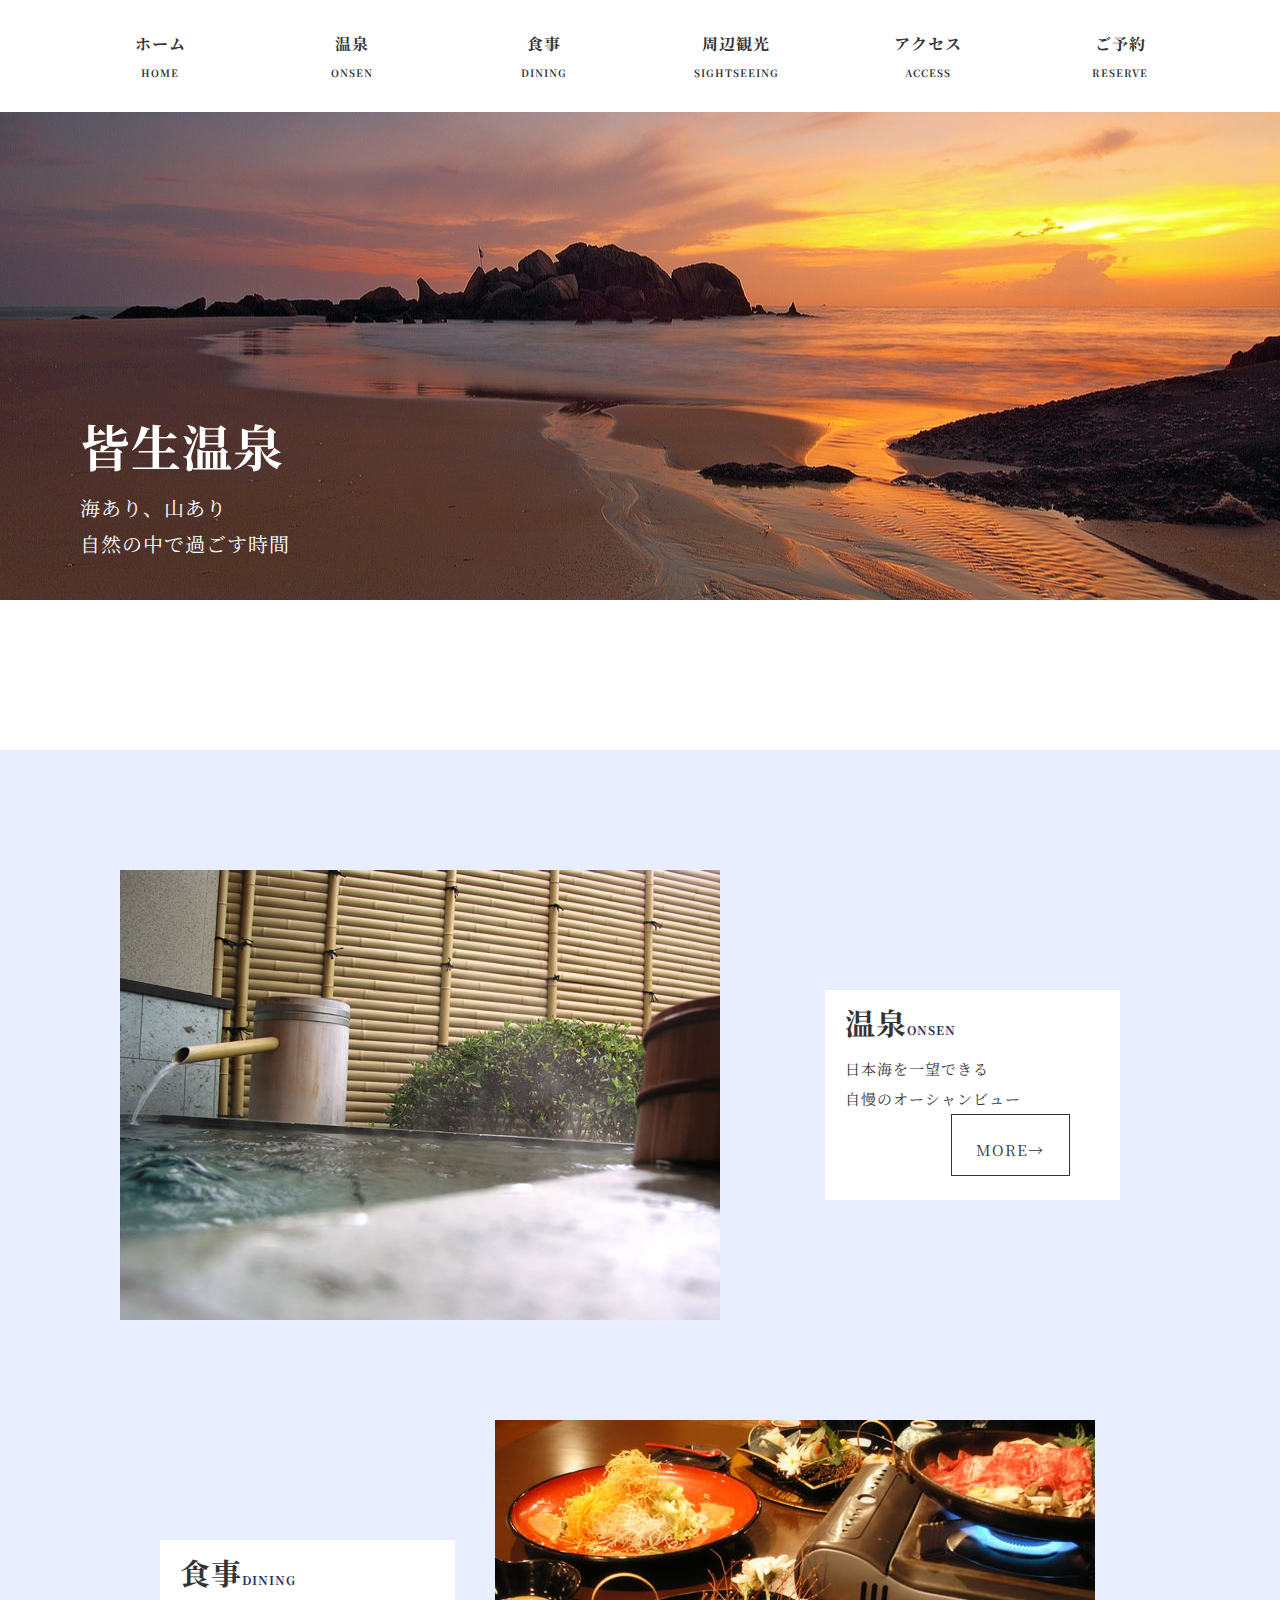
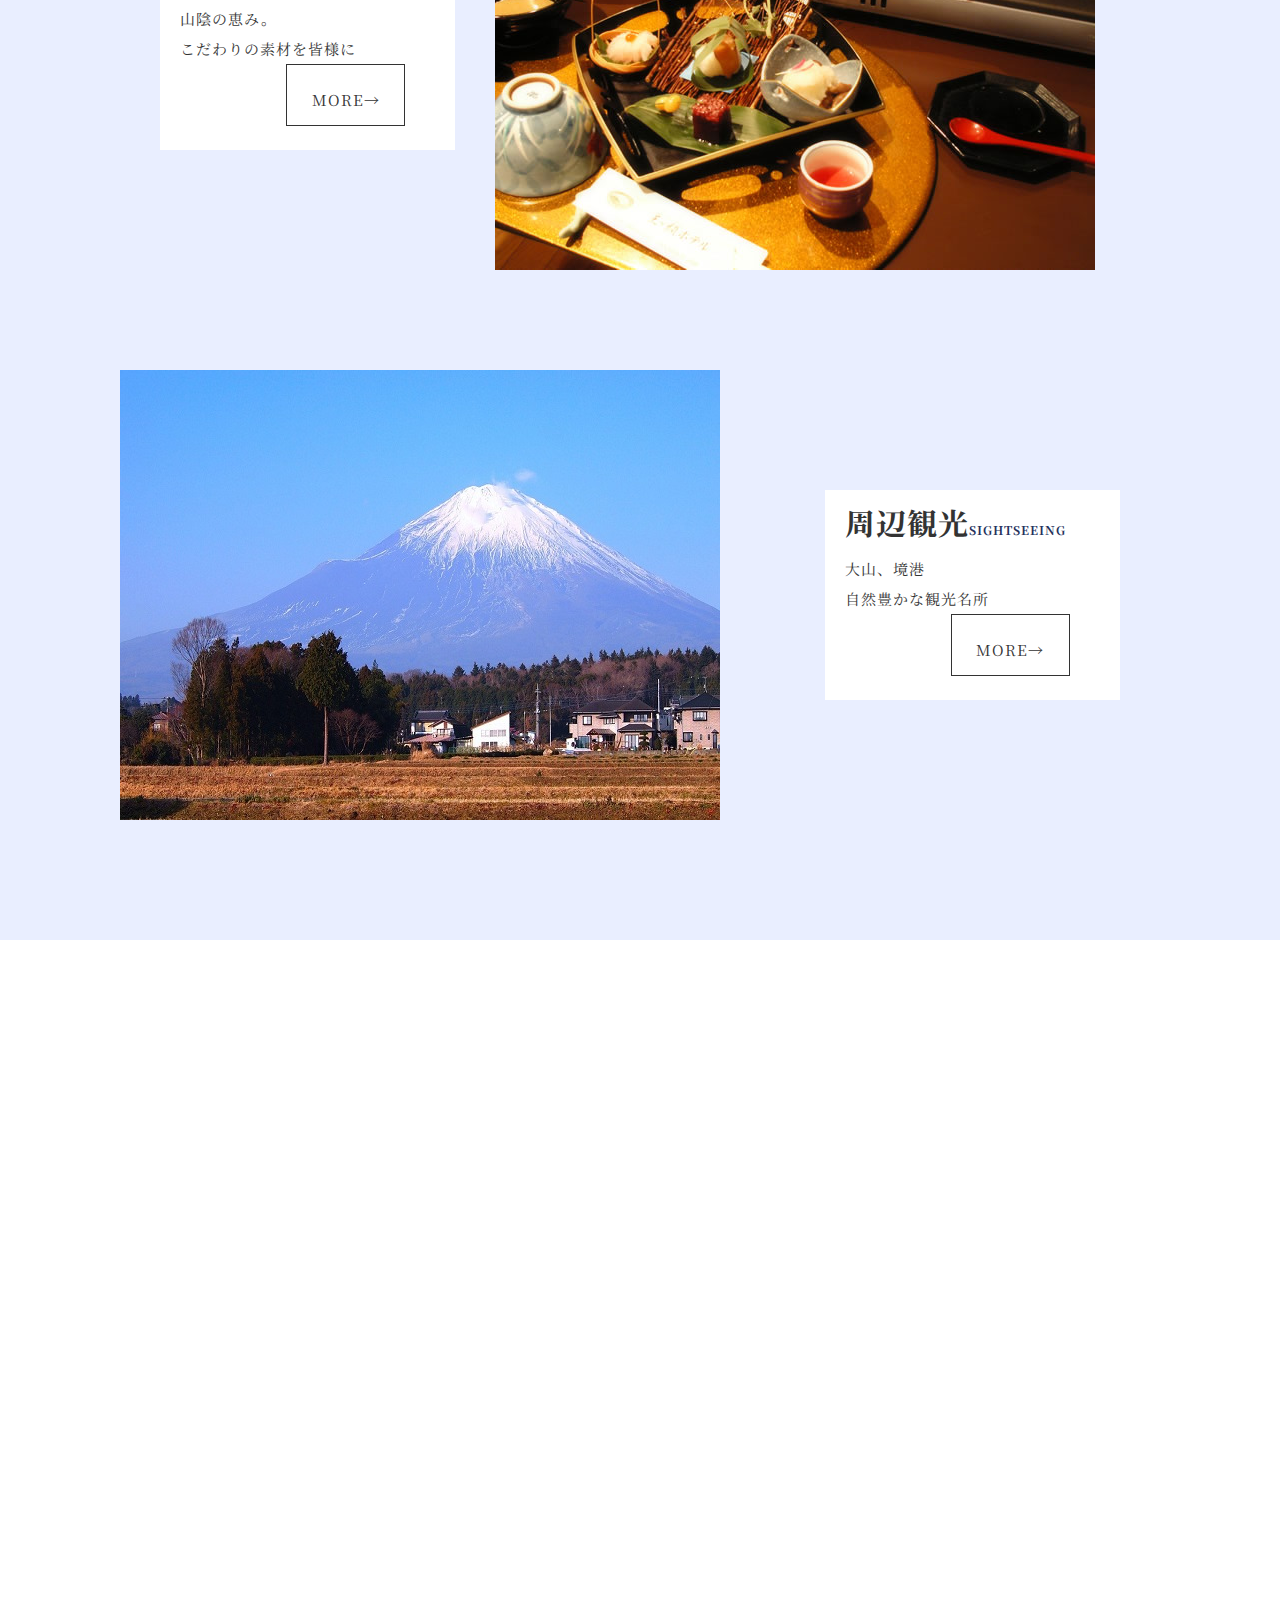
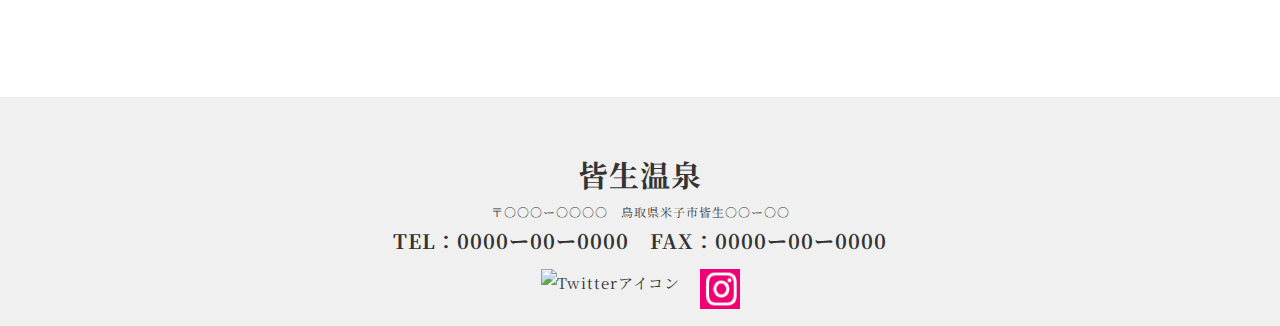
==== index.html @ 522e4ef2 "first-commit" ====
<!DOCTYPE html>
<html lang="ja">
<head>
  <meta charset="UTF-8">
  <title>皆生温泉｜鳥取県米子市</title>
  <meta name="description" content="「皆生温泉」は、鳥取県米子市にある温泉です。源泉掛け流しの贅沢な湯を、間近に迫る雄大な海景色と共にお楽しみください。">
  <meta name="keywords" content="温泉,鳥取県,コミュニティ">
  <meta name="viewport" content="width=device-width, initial-scale=1.0">
  <meta property="og:title" content="皆生温泉｜鳥取県米子市">
  <meta property="og:type" content="website">
  <meta property="og:url" content="">
  <meta property="og:image" content="img/logo.png">
  <meta property="og:description" content="「皆生温泉」は、鳥取県米子市にある温泉です。源泉掛け流しの贅沢な湯を、間近に迫る雄大な海景色と共にお楽しみください。">
  <meta property="og:site_name" content="温泉">
  <link rel="icon" href="favicon.ico">
  <link rel="apple-touch-icon" sizes="180×180" href="img/logo.png">
  <link rel="stylesheet" type="text/css" href="css/reset.css">
  <link rel="stylesheet" type="text/css" href="css/common.css">
  <link rel="stylesheet" type="text/css" href="css/index.css">
  <link rel="preconnect" href="https://fonts.googleapis.com">
  <link rel="preconnect" href="https://fonts.gstatic.com" crossorigin>
  <link href="https://fonts.googleapis.com/css2?family=Noto+Serif+JP:wght@400;500;600;700;900&display=swap" rel="stylesheet">
</head>
<body>
  <header>
    <div class="header_all">
      <div class="header_inner">
        <nav class="header_nav">
          <ul>
            <li><a href="index.html">ホーム<span>HOME</span></a></li>
            <li><a href="html/onsen.html">温泉<span>ONSEN</span></a></li>
            <li><a href="html/dining.html">食事<span>DINING</span></a></li>
            <li><a href="html/sightseeing.html">周辺観光<span>SIGHTSEEING</span></a></li>
            <li><a href="html/access.html">アクセス<span>ACCESS</span></a></li>
            <li><a href="html/reserve.html">ご予約<span>RESERVE</span></a></li>
          </ul>
        </nav>
      </div>
    </div>
  </header>

  <main>
    <section id="top">
      <div class="top_all">
        <div class="top_inner">
          <h1>皆生温泉</h1>
          <p>海あり、山あり<br>自然の中で過ごす時間</p>
        </div>
      </div>
    </section>

    <section class="wrap">
      <div class="wrap_inner">
        <div class="wrap_top">
          <div class="wrap_list">
            <div class="wrap_item1">
              <img src="img/温泉01.jpg" alt="温泉画像">
            </div>
            <div class="wrap_item2">
              <h1>温泉<small>ONSEN</small></h1>
              <p>日本海を一望できる<br>自慢のオーシャンビュー</p>
              <p class="btn"><a href="html/onsen.html">MORE→</a></p>
            </div>
          </div>
          <div class="wrap_list">
            <div class="wrap_item1">
              <img src="img/食事01.jpg" alt="食事画像">
            </div>
            <div class="wrap_item2">
              <h1>食事<small>DINING</small></h1>
              <p>山陰の恵み。<br>こだわりの素材を皆様に</p>
              <p class="btn"><a href="html/dining.html">MORE→</a></p>
            </div>
          </div>
          <div class="wrap_list">
            <div class="wrap_item1">
              <img src="img/周辺観光.jpg" alt="周辺観光画像">
            </div>
            <div class="wrap_item2">
              <h1>周辺観光<small>SIGHTSEEING</small></h1>
              <p>大山、境港<br>自然豊かな観光名所</p>
              <p class="btn"><a href="html/sightseeing.html">MORE→</a></p>
            </div>
          </div>
        </div>
      </div>
    </section>

    <section class="map">
      <div class="acc_map">
        <iframe
          src="https://www.google.com/maps/embed?pb=!1m18!1m12!1m3!1d12999.704888677825!2d133.3618425!3d35.456620900000004!2m3!1f0!2f0!3f0!3m2!1i1024!2i768!4f13.1!3m3!1m2!1s0x3556587b15cf35a5%3A0x704bc00ca484b445!2z44CSNjgzLTAwMDEg6bOl5Y-W55yM57Gz5a2Q5biC55qG55Sf5rip5rOJ!5e0!3m2!1sja!2sjp!4v1633142990163!5m2!1sja!2sjp"
          width="600" height="450" style="border:0;" allowfullscreen="" loading="lazy"></iframe>
      </div>
    </section>
  </main>

  <footer>
    <div>
      <a href="../index.html">
        <h2>皆生温泉</h2>
      </a>
      <p>〒○○○ー○○○○　鳥取県米子市皆生○○ー○○
        <br><strong>TEL：0000ー00ー0000　FAX：0000ー00ー0000</strong>
      </p>
    </div>
    <ul class="footer_sns">
      <li class="sns_icon">
        <a href=""><img src="../img/twitter.png" alt="Twitterアイコン"></a>
      </li>
      <li class="sns_icon">
        <a href=""><img src="../img/Instagram.png" alt="Instagramアイコン"></a>
      </li>
    </ul>
  </footer>
  
  <script src="https://ajax.googleapis.com/ajax/libs/jquery/3.5.1/jquery.min.js"></script>
  <script type="text/javascript" src="js/common.js"></script>
  </body>
</body>
</html>
---- css/common.css ----
@charset "UTF-8";

body {
  font-family: 'Noto Serif JP', serif;
  font-size: 15px;
  line-height: 1.8;
  letter-spacing: 1px;
  word-break: break-all;
  color: #333;
}

a {
  text-decoration: none;
  color: #333;
}

li {
  list-style: none;
}

.header_all {
  background-color: #FFFFFF;
  width: 100%;
  position: fixed;
  z-index: 500;
}

.header_inner {
  width: 90%;
  margin: 0 auto;
}

.header_nav ul {
  width: 100%;
  display: table;
  table-layout: fixed;
}

.header_nav ul li {
  display: table-cell;
}
.header_nav ul li a {
  display: block;
  margin: 25px;
  padding: 5px;
  text-align: center;
  font-size: 16px;
  font-weight: 700;
}

.header_nav ul li a:hover {
  color: #888;
  border-bottom: solid 2px #25315C;
}

.header_nav ul li a span {
  display: block;
  margin-top: 5px;
  font-size: 10px;
}

footer {
  background: #F0F0F0;
  text-align: center;
  padding-top: 50px;
  margin-top: 100px;
}

footer h2 {
  font-size: 30px;
}

footer p {
  font-size: 12px;
}

footer p strong {
  font-size: 20px;
}

.footer_sns {
  display: flex;
  justify-content: center;
}

.sns_icon {
margin: 10px;
}

@media screen and (max-width: 1024px) {}

@media screen and (max-width: 768px) {}

@media screen and (max-width: 480px) {}
---- css/index.css ----
@charset "UTF-8";

.top_all {
  position: relative;
  top: 100px;
  width: 100%;
  background: url("../img/ホーム・予約.jpg") no-repeat center;
  height: 400px;
  z-index: 3;
  padding-top: 100px;
}

.top_inner{
  padding-top: 200px;
  padding-left: 80px;
}
.top_inner h1 {
  color: #fff;
  font-size: 50px;
}

.top_inner p {
  color: #fff;
  font-size: 20px;
}

.wrap {
  padding-top: 250px;
}

.wrap_top {
background-color: #E9EEFF;
padding: 20px;
}

.wrap_list {
  display: flex;
  align-items:center;
  justify-content:center;
  margin: 100px;
}

.wrap_list:nth-child(even) {
  flex-direction: row-reverse;
  margin: 100px;
}



.wrap_list h1 {
  font-size: 30px;
  font-weight: bold;
  line-height: 0.8;
  padding-top: 20px;
  padding-left: 20px;
}

.wrap_list h1 small {
  font-size: 12px;
  color: #25315C;
}

.wrap_list p {
  padding-top: 20px;
  padding-left: 20px;
  line-height: 2
}

.wrap_item1 {
  display: flex;
  width: 90%;
  height: auto;
}

.wrap_item2 {
  width: 40%;
  background-color: #fff;
  margin: 100px 40px;
}

.btn {
  border: 1px solid #333;
  float: right;
  width: 26%;
  text-align: center;
  background: #fff;
  padding: 10px 20px;
  margin: 0 17% 8% 0;
}

.map {
text-align: center;
padding: 100px;
}

@media screen and (max-width: 1024px) {}

@media screen and (max-width: 768px) {}

@media screen and (max-width: 480px) {}
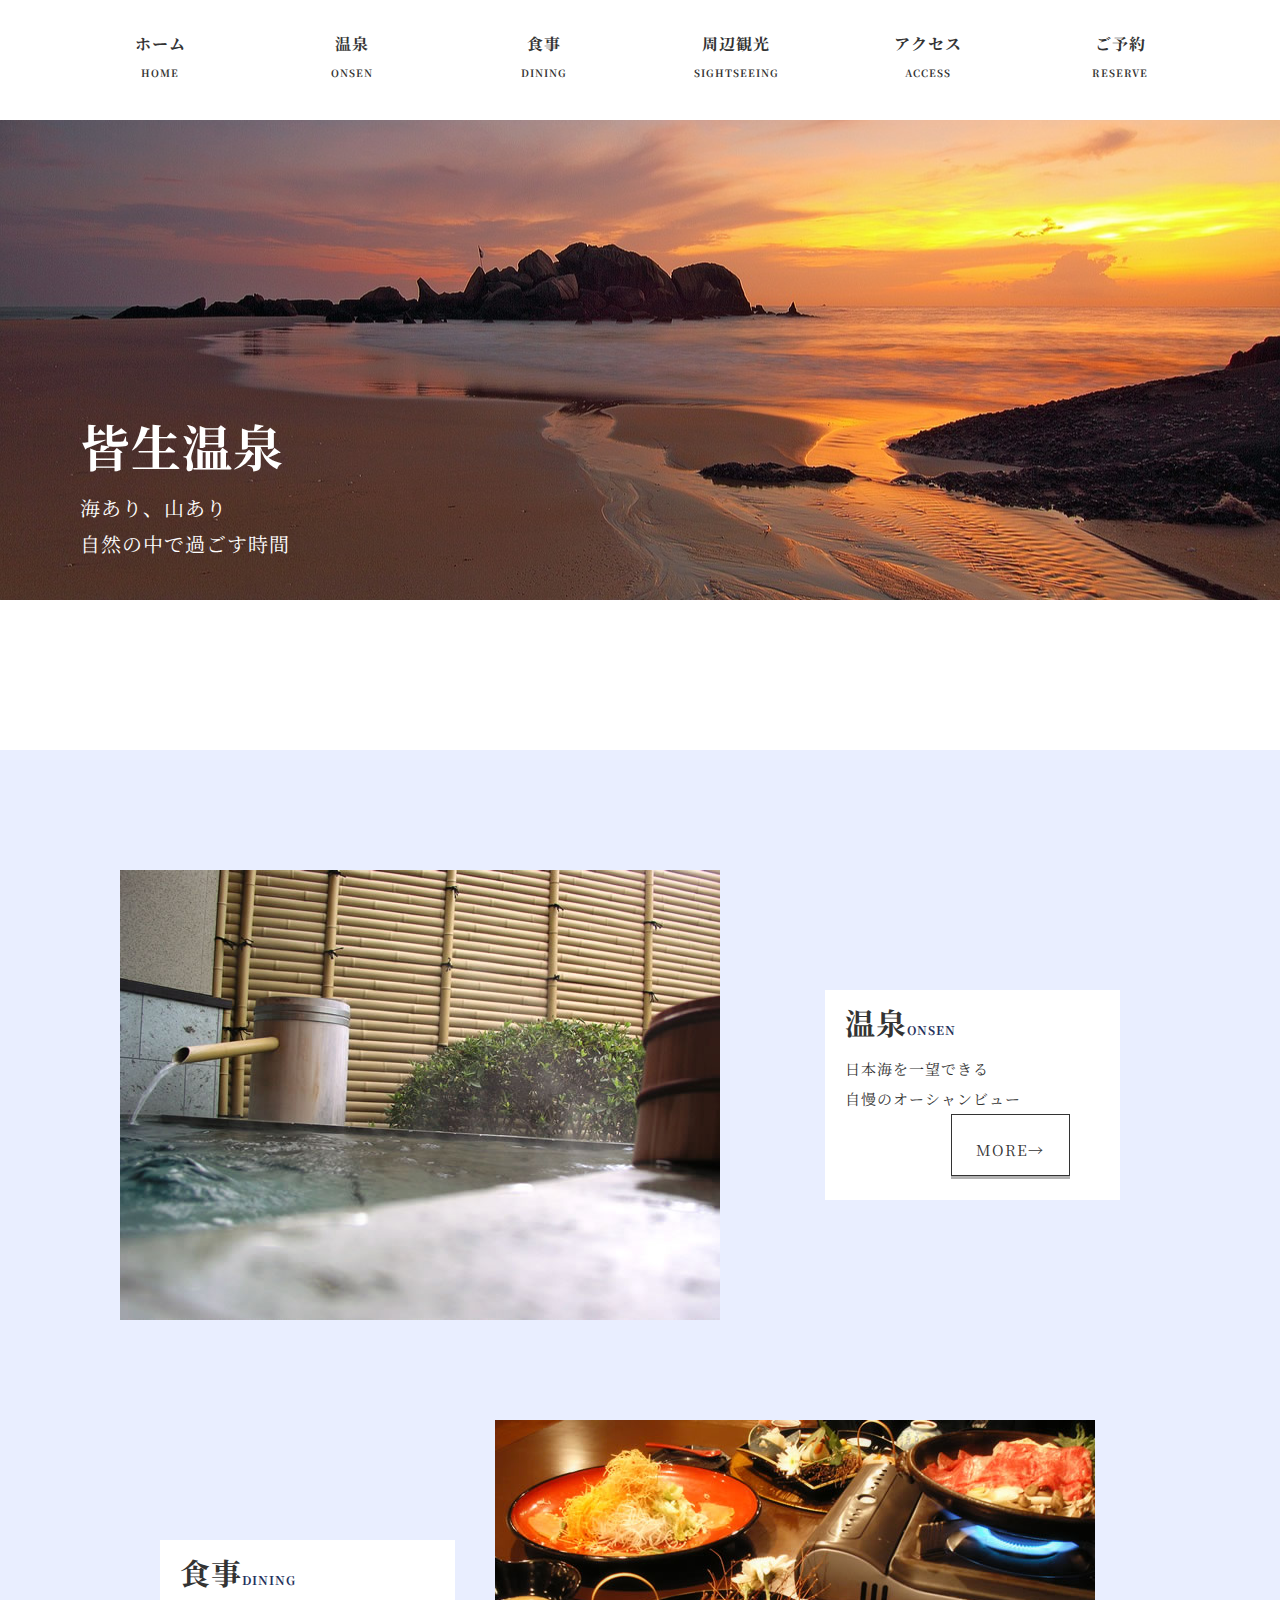
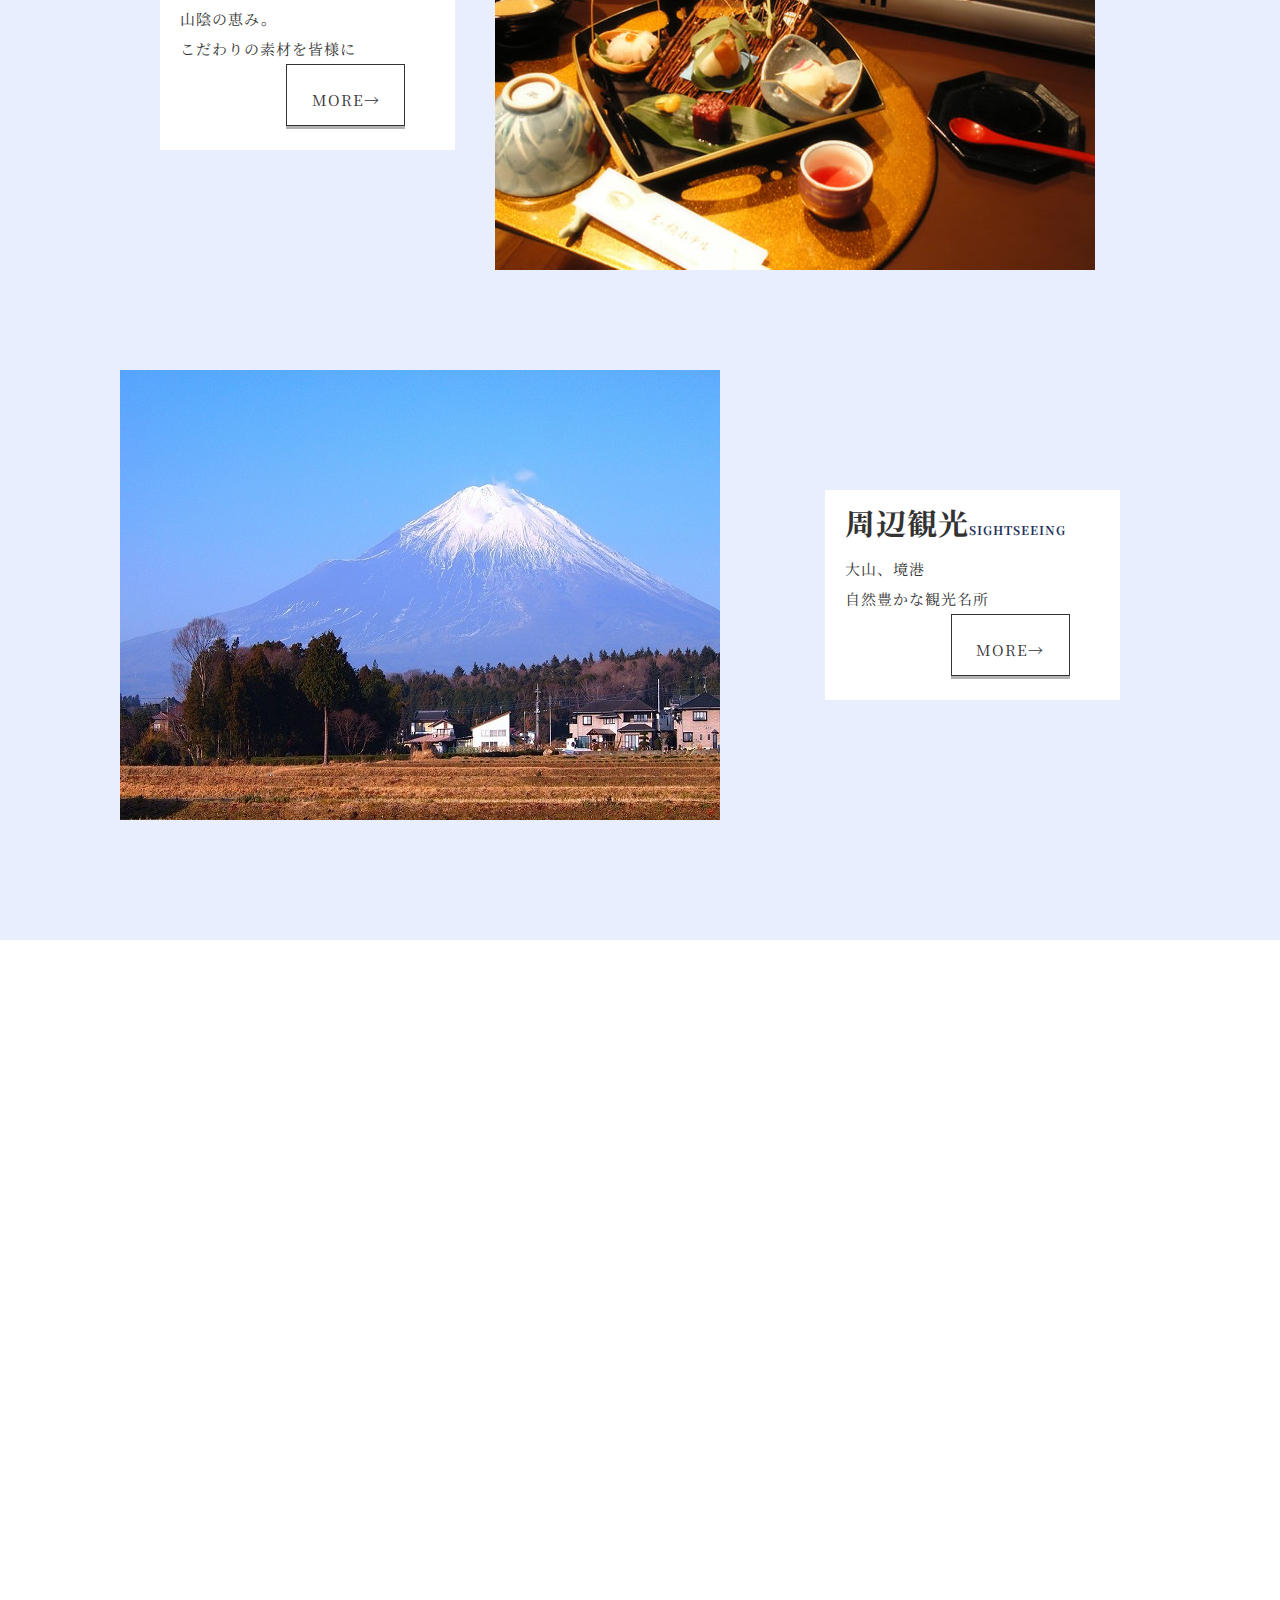
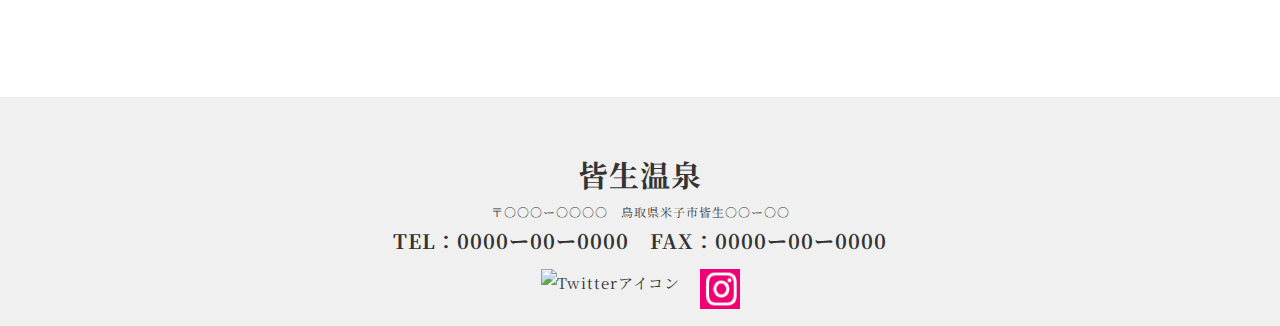
==== commit 525dd5bd: "css-修正-" ====
--- a/index.html
+++ b/index.html
@@ -106,10 +106,10 @@
     </div>
     <ul class="footer_sns">
       <li class="sns_icon">
-        <a href=""><img src="../img/twitter.png" alt="Twitterアイコン"></a>
+        <a href=""><img src="img/twitter.png" alt="Twitterアイコン"></a>
       </li>
       <li class="sns_icon">
-        <a href=""><img src="../img/Instagram.png" alt="Instagramアイコン"></a>
+        <a href=""><img src="img/Instagram.png" alt="Instagramアイコン"></a>
       </li>
     </ul>
   </footer>
--- a/css/common.css
+++ b/css/common.css
@@ -28,6 +28,7 @@
 .header_inner {
   width: 90%;
   margin: 0 auto;
+  height: 120px;
 }
 
 .header_nav ul {
--- a/css/index.css
+++ b/css/index.css
@@ -45,8 +45,6 @@
   margin: 100px;
 }
 
-
-
 .wrap_list h1 {
   font-size: 30px;
   font-weight: bold;
@@ -84,8 +82,17 @@
   width: 26%;
   text-align: center;
   background: #fff;
+  box-shadow: 0 3px 0 rgba(0,0,0,0.3);
+
   padding: 10px 20px;
   margin: 0 17% 8% 0;
+}
+
+.btn:hover {
+  box-shadow: none;
+  transform: translate3d(0, 5px, 0);
+  transition-duration: 0.3s;
+  opacity: 0.5;
 }
 
 .map {
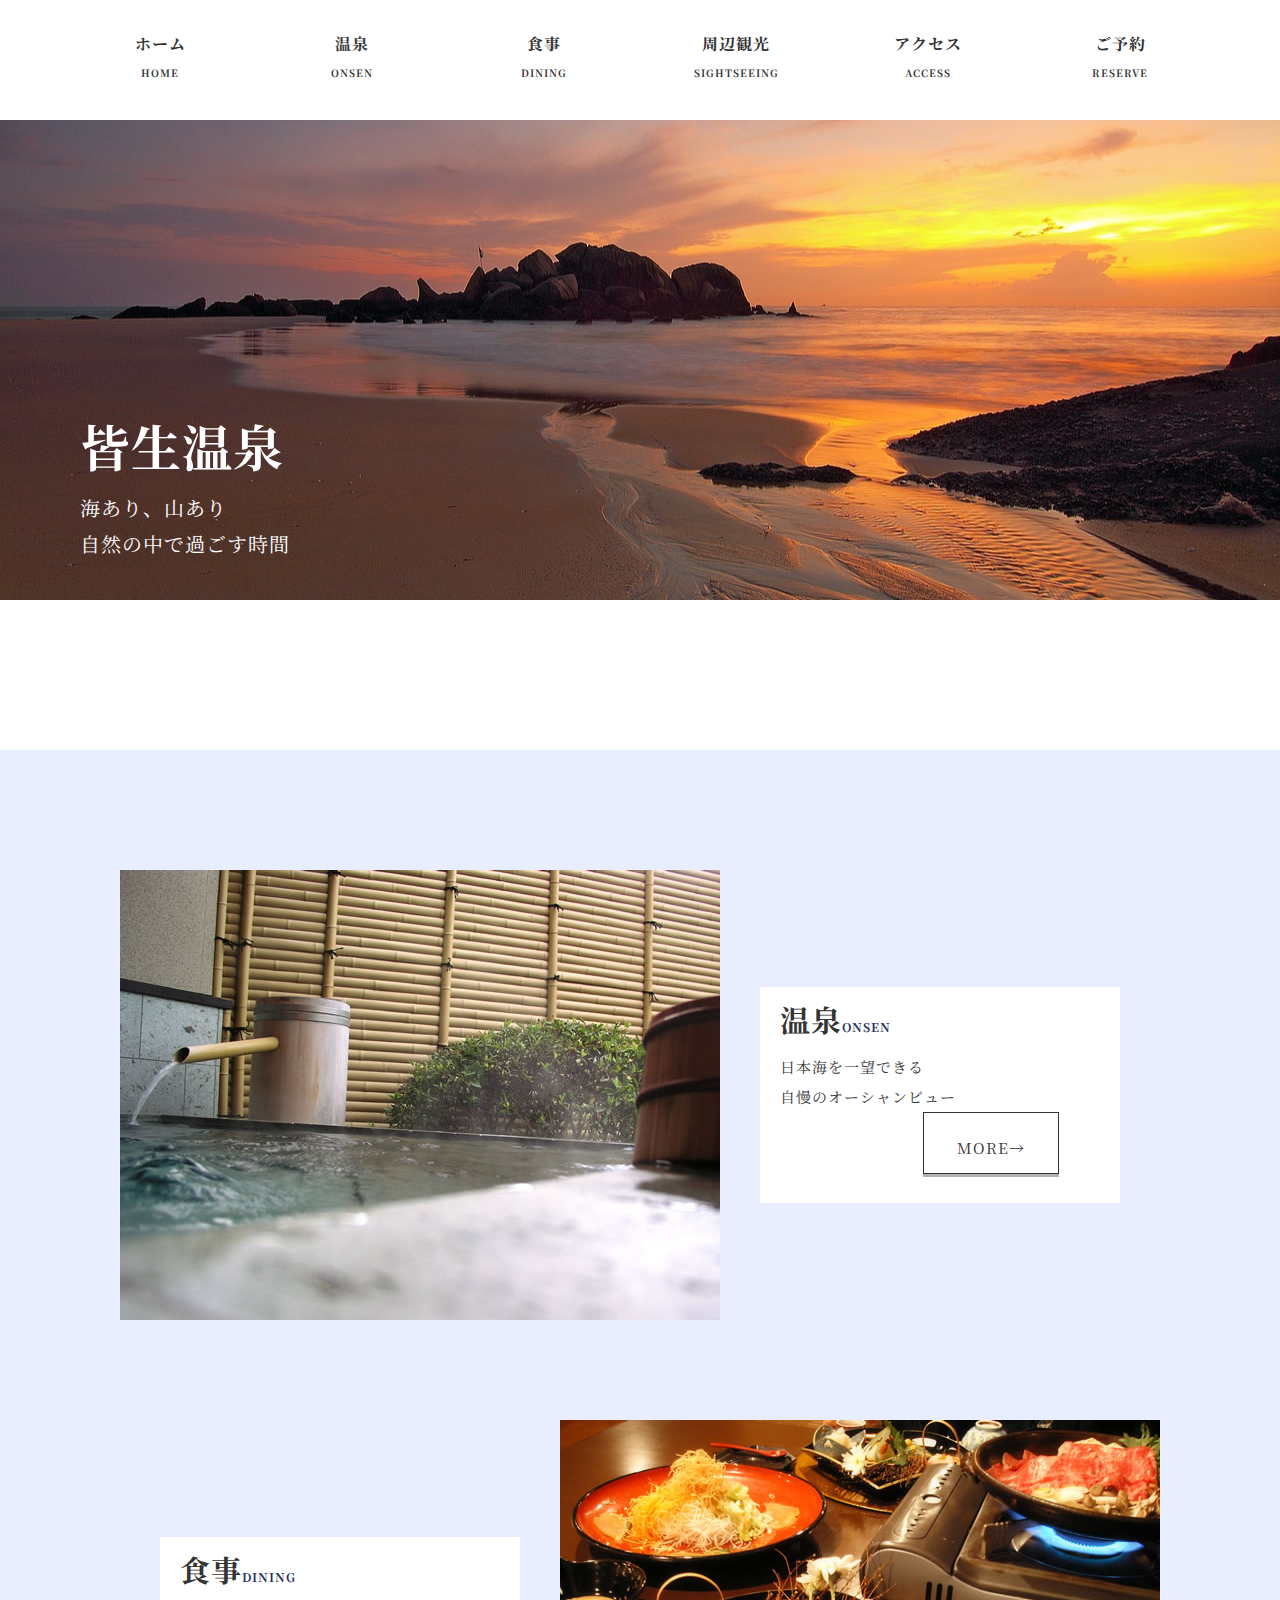
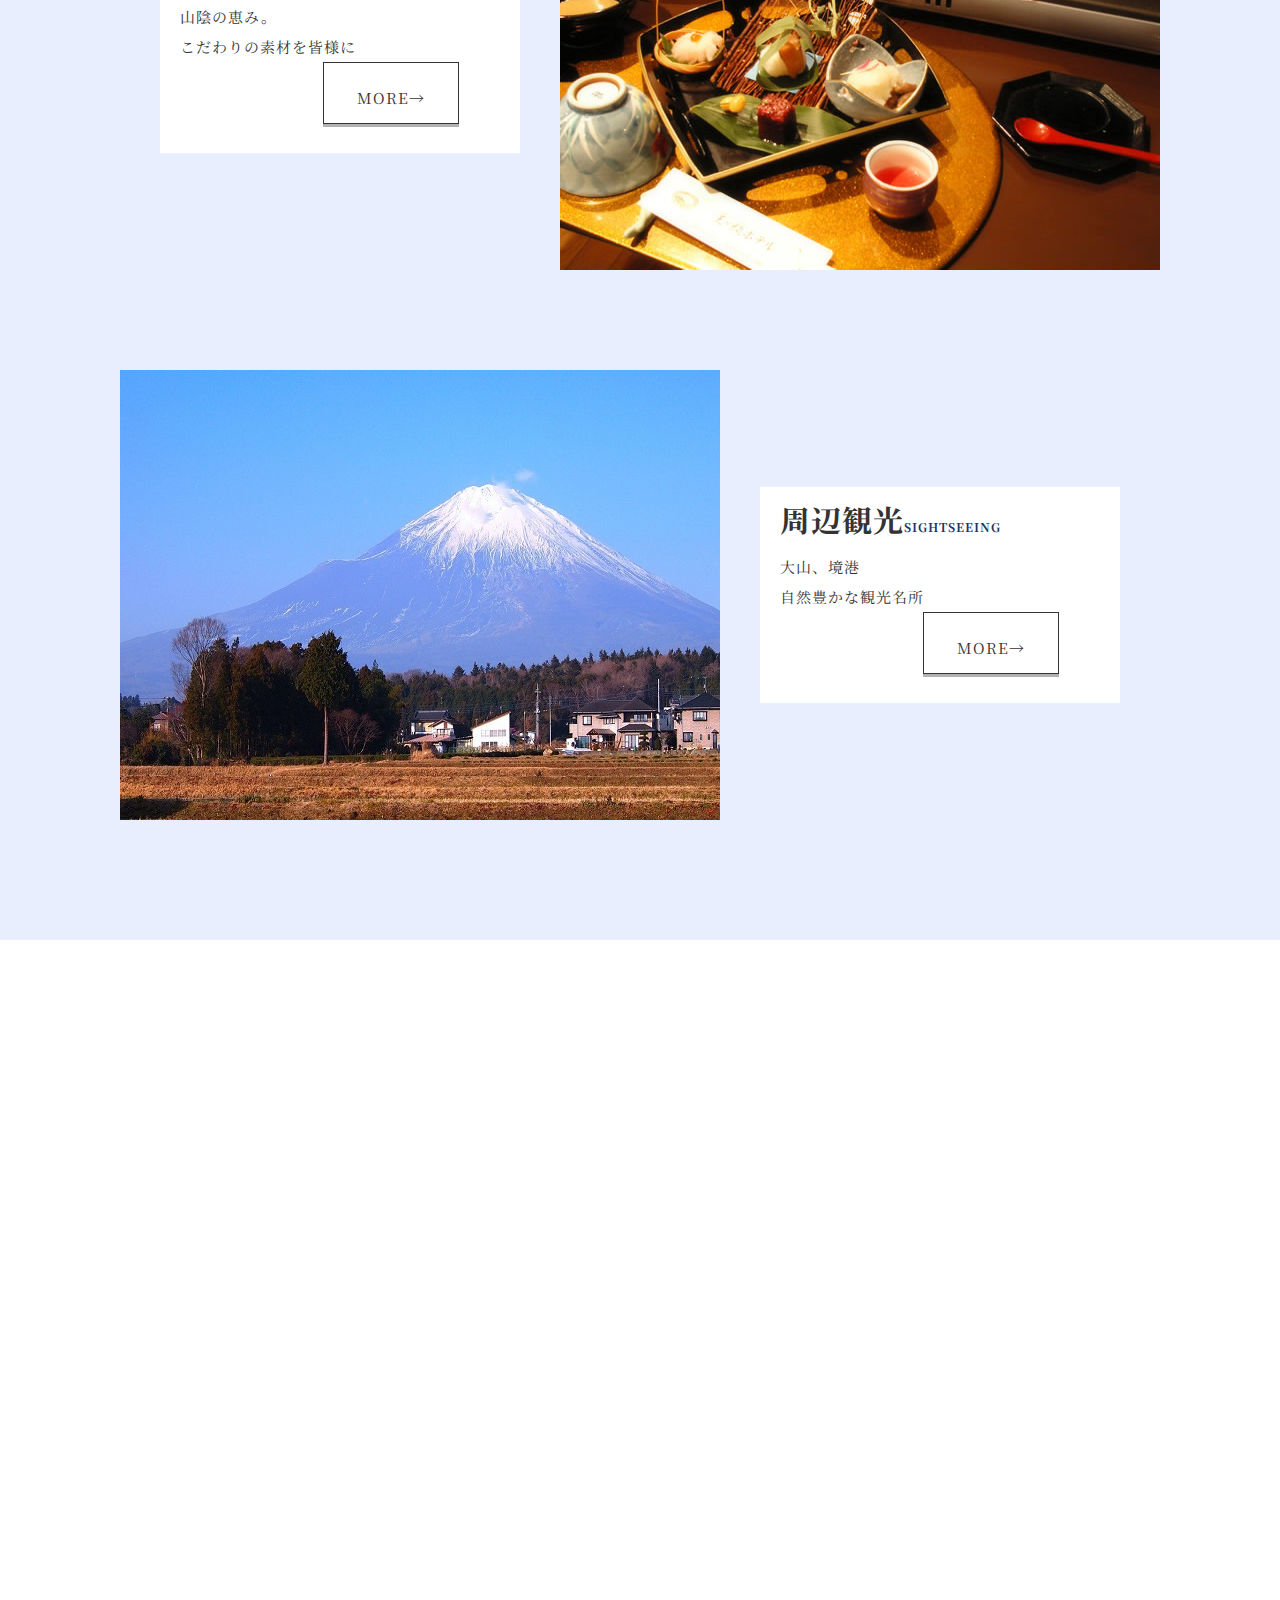
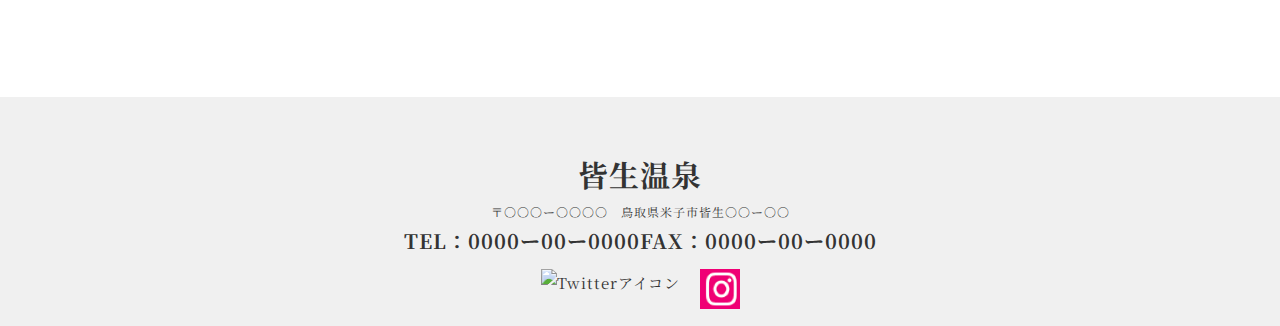
==== commit 2390e1a1: "修正2" ====
--- a/index.html
+++ b/index.html
@@ -37,6 +37,7 @@
         </nav>
       </div>
     </div>
+    <p class="drawer"></p>
   </header>
 
   <main>
@@ -96,12 +97,12 @@
   </main>
 
   <footer>
-    <div>
+    <div class="ft">
       <a href="../index.html">
         <h2>皆生温泉</h2>
       </a>
       <p>〒○○○ー○○○○　鳥取県米子市皆生○○ー○○
-        <br><strong>TEL：0000ー00ー0000　FAX：0000ー00ー0000</strong>
+        <br><strong>TEL：0000ー00ー0000<span>FAX：0000ー00ー0000</span></strong>
       </p>
     </div>
     <ul class="footer_sns">
--- a/css/common.css
+++ b/css/common.css
@@ -40,6 +40,7 @@
 .header_nav ul li {
   display: table-cell;
 }
+
 .header_nav ul li a {
   display: block;
   margin: 25px;
@@ -88,8 +89,81 @@
 margin: 10px;
 }
 
-@media screen and (max-width: 1024px) {}
+@media screen and (max-width: 1024px) {
+}
 
-@media screen and (max-width: 768px) {}
+@media screen and (max-width: 768px) {
+  .header_inner {
+    width: 100%;
+  }
+  .header_nav ul li a {
+  margin: 15px;
+  }
+}
 
-@media screen and (max-width: 480px) {}+@media screen and (max-width: 480px) {
+.header_inner {
+  height: 0px;
+}
+.header_nav{
+  display: none;
+  
+}
+
+.drawer {
+  position: relative;
+  display: block;
+  width: 24px;
+  right: 15px;
+  margin: 0 0 0 auto;
+  border-top: solid 4px #aaaaaa;
+  cursor: pointer;
+  z-index: 900;
+}
+
+header .drawer::before,
+header .drawer::after {
+  content: "";
+  display: block;
+  width: 24px;
+  background: #aaaaaa;
+  height: 4px;
+  position: absolute;
+  right: 0;
+  -webkit-transition: all 0.5s;
+  transition: all 0.5s;
+}
+
+header .drawer::before {
+  top: 6px;
+}
+header .drawer::after {
+  top: 15px;
+}
+.header_nav {
+  position: fixed;
+  width: 100%;
+  height: 100%;
+  display: none;
+  top: 0;
+  left: 0;
+  z-index: 3;
+  background: #fff;
+}
+
+.header_nav ul {
+  display: block;
+  text-align: center;
+  float: none;
+  top: 20%;
+}
+
+.header_nav ul li a {
+  font: 18px;
+  line-height: 2;
+}
+
+.ft span {
+  display: inline-block;
+}
+}--- a/css/index.css
+++ b/css/index.css
@@ -66,7 +66,6 @@
 
 .wrap_item1 {
   display: flex;
-  width: 90%;
   height: auto;
 }
 
@@ -83,7 +82,6 @@
   text-align: center;
   background: #fff;
   box-shadow: 0 3px 0 rgba(0,0,0,0.3);
-
   padding: 10px 20px;
   margin: 0 17% 8% 0;
 }
@@ -100,8 +98,59 @@
 padding: 100px;
 }
 
-@media screen and (max-width: 1024px) {}
+@media screen and (max-width: 1024px) {
+  .wrap_list {
+  margin: 10px;
+}
 
-@media screen and (max-width: 768px) {}
+.wrap_list:nth-child(even) {
+  margin: 10px;
+}
 
-@media screen and (max-width: 480px) {}+.btn {
+  margin: 8% 17%;
+}
+}
+
+@media screen and (max-width: 768px) {
+  .wrap_item1 img {
+  width: 80%
+  }
+
+  .wrap_item2 {
+  margin: 40px 10px;
+  }
+
+  .wrap_item2 h1 {
+    width: 250px;
+  }
+
+  .wrap_list p {
+  padding-top: 10px;
+  padding-left: 10px;
+  }
+
+  .btn {
+    padding: 10px;
+  }
+}
+
+@media screen and (max-width: 480px) {
+.top_all {
+  height: auto;
+}
+
+.top_inner {
+  padding: 0;
+  top: 50%;
+  left: 50%;
+}
+
+.top_inner h1 {
+  font-size: 30px;
+}
+
+.top_inner p {
+  font-size: 16px;
+}
+}